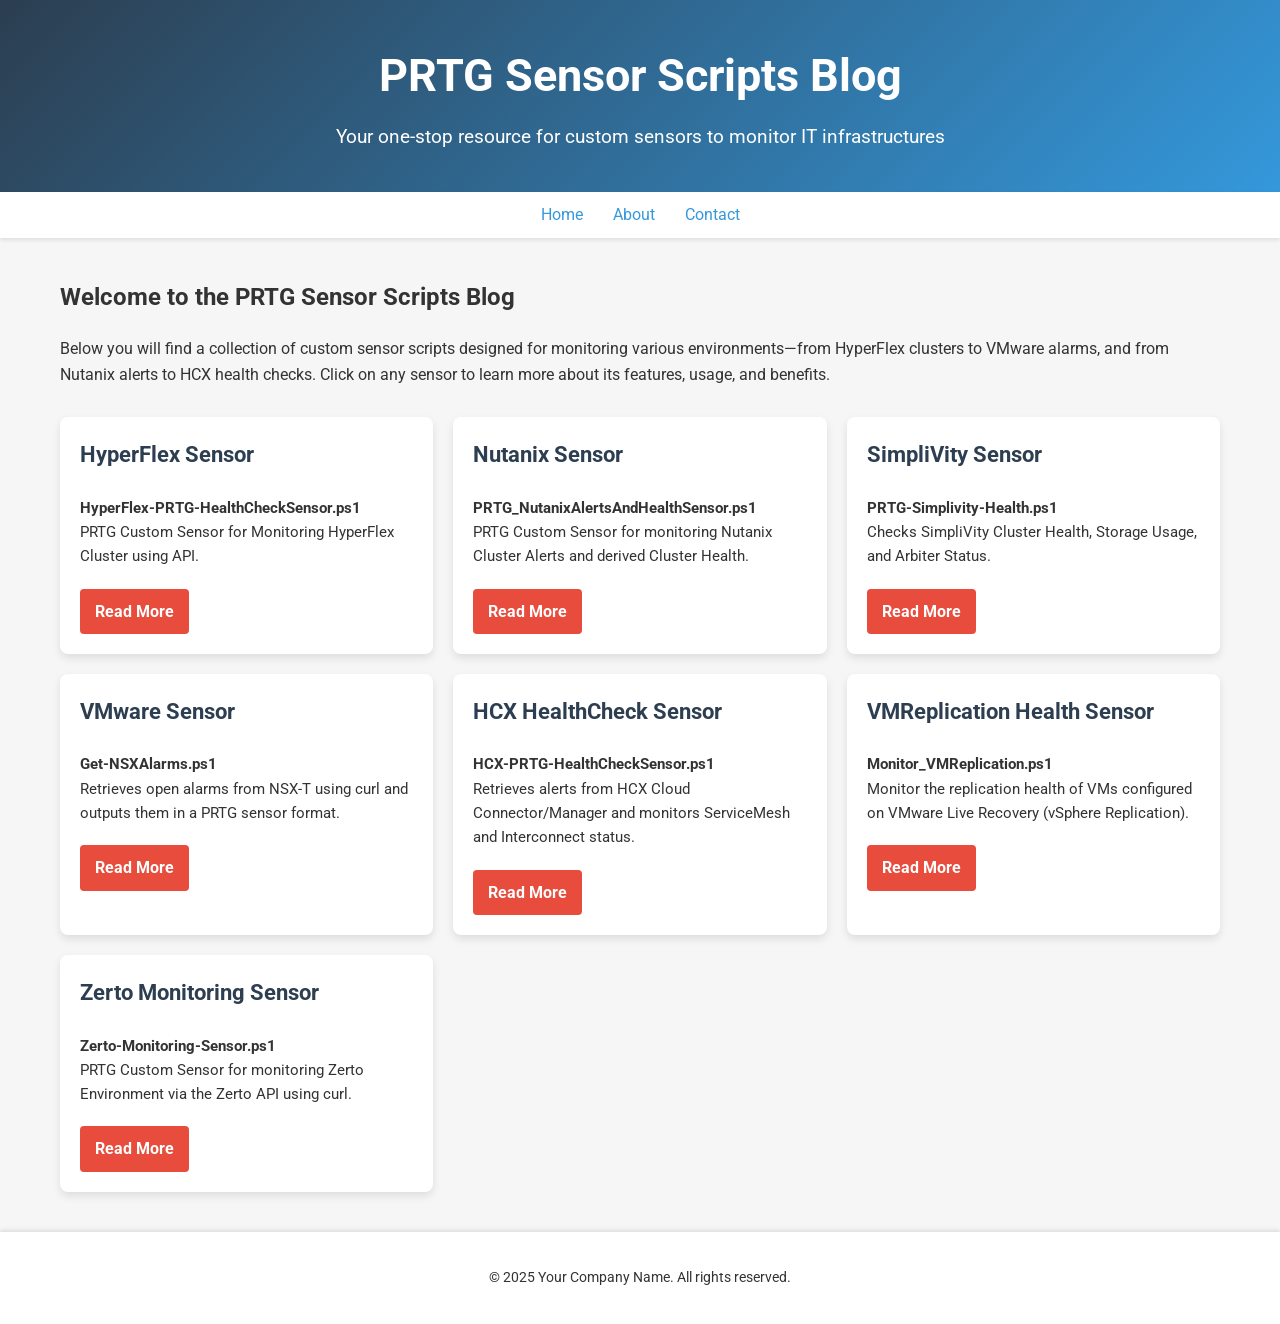
==== index.html @ bb80d27a "Create index.html" ====
<!DOCTYPE html>
<html lang="en" itemscope itemtype="http://schema.org/WebPage">
<head>
  <meta charset="UTF-8" />
  <meta name="viewport" content="width=device-width, initial-scale=1" />
  
  <!-- SEO and Open Graph -->
  <title>PRTG Sensor Scripts Blog</title>
  <meta name="description" content="Explore custom PRTG sensor scripts for HyperFlex, Nutanix, SimpliVity, VMware, HCX, VMReplication, and Zerto. Automate and monitor your environments effortlessly." />
  <link rel="canonical" href="https://yourgithubusername.github.io/yourrepository/" />
  <meta property="og:title" content="PRTG Sensor Scripts Blog" />
  <meta property="og:description" content="Explore custom PRTG sensor scripts for HyperFlex, Nutanix, SimpliVity, VMware, HCX, VMReplication, and Zerto." />
  <meta property="og:type" content="website" />
  <meta property="og:url" content="https://yourgithubusername.github.io/yourrepository/" />

  <!-- Google Fonts -->
  <link href="https://fonts.googleapis.com/css2?family=Roboto:wght@400;700&display=swap" rel="stylesheet">

  <style>
    /* Reset and base styles */
    *, *::before, *::after {
      box-sizing: border-box;
    }
    body {
      margin: 0;
      font-family: 'Roboto', sans-serif;
      background-color: #f6f6f6;
      color: #333;
      line-height: 1.6;
    }
    a {
      text-decoration: none;
      color: #3498db;
    }
    a:hover {
      text-decoration: underline;
    }
    
    /* Header */
    header.site-header {
      background: linear-gradient(135deg, #2c3e50, #3498db);
      color: #fff;
      padding: 40px 20px;
      text-align: center;
    }
    header.site-header h1 {
      margin: 0;
      font-size: 2.8em;
      font-weight: 700;
    }
    header.site-header p {
      margin: 10px 0 0;
      font-size: 1.2em;
    }
    
    /* Navigation */
    nav.main-navigation {
      background: #fff;
      box-shadow: 0 2px 4px rgba(0,0,0,0.1);
    }
    nav.main-navigation ul {
      margin: 0;
      padding: 0;
      list-style: none;
      display: flex;
      justify-content: center;
      flex-wrap: wrap;
    }
    nav.main-navigation li {
      margin: 0 15px;
      padding: 10px 0;
    }
    
    /* Main container */
    .container {
      max-width: 1200px;
      margin: 40px auto;
      padding: 0 20px;
    }
    
    /* Sensor Cards Grid */
    .card-grid {
      display: grid;
      grid-template-columns: repeat(auto-fill, minmax(280px, 1fr));
      gap: 20px;
      margin-top: 30px;
    }
    .card {
      background: #fff;
      border-radius: 8px;
      padding: 20px;
      box-shadow: 0 4px 8px rgba(0,0,0,0.1);
      transition: transform 0.2s ease, box-shadow 0.2s ease;
    }
    .card:hover {
      transform: translateY(-5px);
      box-shadow: 0 8px 16px rgba(0,0,0,0.15);
    }
    .card h3 {
      margin-top: 0;
      color: #2c3e50;
      font-size: 1.4em;
    }
    .card p {
      font-size: 0.95em;
      margin: 10px 0 20px;
    }
    .card a.btn {
      display: inline-block;
      background: #e74c3c;
      color: #fff;
      padding: 10px 15px;
      border-radius: 4px;
      font-weight: 700;
    }
    
    /* Footer */
    footer.site-footer {
      background: #fff;
      text-align: center;
      padding: 20px;
      margin-top: 40px;
      box-shadow: 0 -2px 4px rgba(0,0,0,0.1);
      font-size: 0.9em;
    }
    
    /* Responsive adjustments */
    @media (max-width: 600px) {
      nav.main-navigation ul {
        flex-direction: column;
        text-align: center;
      }
      nav.main-navigation li {
        margin: 5px 0;
      }
    }
  </style>
</head>
<body>
  <!-- Site Header -->
  <header class="site-header">
    <h1>PRTG Sensor Scripts Blog</h1>
    <p>Your one-stop resource for custom sensors to monitor IT infrastructures</p>
  </header>
  
  <!-- Main Navigation -->
  <nav class="main-navigation">
    <ul>
      <li><a href="index.html">Home</a></li>
      <!-- You can add additional global links here -->
      <li><a href="about.html">About</a></li>
      <li><a href="contact.html">Contact</a></li>
    </ul>
  </nav>
  
  <!-- Main Content Container -->
  <div class="container">
    <section class="intro">
      <h2>Welcome to the PRTG Sensor Scripts Blog</h2>
      <p>Below you will find a collection of custom sensor scripts designed for monitoring various environments—from HyperFlex clusters to VMware alarms, and from Nutanix alerts to HCX health checks. Click on any sensor to learn more about its features, usage, and benefits.</p>
    </section>
    
    <!-- Sensor Cards Grid -->
    <section class="card-grid">
      <!-- HyperFlex Sensor Card -->
      <div class="card">
        <h3>HyperFlex Sensor</h3>
        <p><strong>HyperFlex-PRTG-HealthCheckSensor.ps1</strong><br>
           PRTG Custom Sensor for Monitoring HyperFlex Cluster using API.</p>
        <a class="btn" href="HyperFlex-PRTG-HealthCheckSensor.html">Read More</a>
      </div>
      
      <!-- Nutanix Sensor Card -->
      <div class="card">
        <h3>Nutanix Sensor</h3>
        <p><strong>PRTG_NutanixAlertsAndHealthSensor.ps1</strong><br>
           PRTG Custom Sensor for monitoring Nutanix Cluster Alerts and derived Cluster Health.</p>
        <a class="btn" href="PRTG_NutanixAlertsAndHealthSensor.html">Read More</a>
      </div>
      
      <!-- SimpliVity Sensor Card -->
      <div class="card">
        <h3>SimpliVity Sensor</h3>
        <p><strong>PRTG-Simplivity-Health.ps1</strong><br>
           Checks SimpliVity Cluster Health, Storage Usage, and Arbiter Status.</p>
        <a class="btn" href="PRTG-Simplivity-Health.html">Read More</a>
      </div>
      
      <!-- VMware Sensor Card -->
      <div class="card">
        <h3>VMware Sensor</h3>
        <p><strong>Get-NSXAlarms.ps1</strong><br>
           Retrieves open alarms from NSX-T using curl and outputs them in a PRTG sensor format.</p>
        <a class="btn" href="Get-NSXAlarms.html">Read More</a>
      </div>
      
      <!-- HCX Sensor Card -->
      <div class="card">
        <h3>HCX HealthCheck Sensor</h3>
        <p><strong>HCX-PRTG-HealthCheckSensor.ps1</strong><br>
           Retrieves alerts from HCX Cloud Connector/Manager and monitors ServiceMesh and Interconnect status.</p>
        <a class="btn" href="HCX-PRTG-HealthCheckSensor.html">Read More</a>
      </div>
      
      <!-- VRMS/VMReplication Sensor Card -->
      <div class="card">
        <h3>VMReplication Health Sensor</h3>
        <p><strong>Monitor_VMReplication.ps1</strong><br>
           Monitor the replication health of VMs configured on VMware Live Recovery (vSphere Replication).</p>
        <a class="btn" href="Monitor_VMReplication.html">Read More</a>
      </div>
      
      <!-- Zerto Sensor Card -->
      <div class="card">
        <h3>Zerto Monitoring Sensor</h3>
        <p><strong>Zerto-Monitoring-Sensor.ps1</strong><br>
           PRTG Custom Sensor for monitoring Zerto Environment via the Zerto API using curl.</p>
        <a class="btn" href="Zerto-Monitoring-Sensor.html">Read More</a>
      </div>
    </section>
  </div>
  
  <!-- Site Footer -->
  <footer class="site-footer">
    <p>&copy; 2025 Your Company Name. All rights reserved.</p>
  </footer>
</body>
</html>
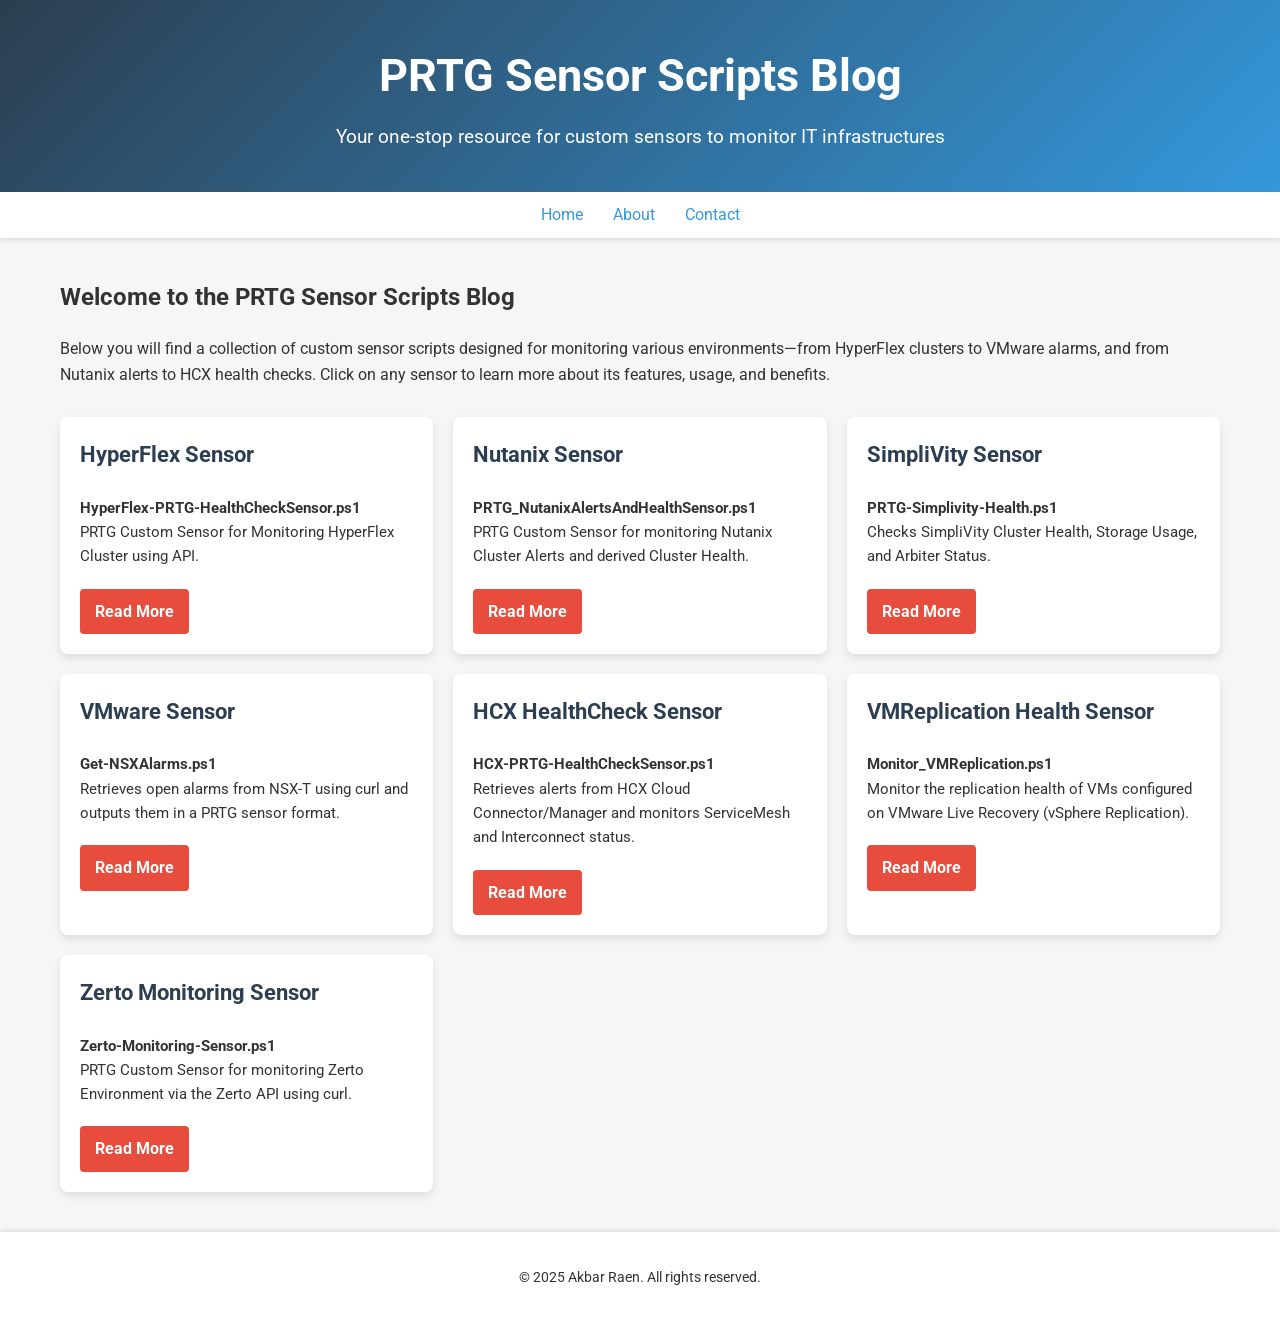
==== commit 39764cfc: "." ====
--- a/index.html
+++ b/index.html
@@ -199,7 +199,7 @@
         <h3>HCX HealthCheck Sensor</h3>
         <p><strong>HCX-PRTG-HealthCheckSensor.ps1</strong><br>
            Retrieves alerts from HCX Cloud Connector/Manager and monitors ServiceMesh and Interconnect status.</p>
-        <a class="btn" href="HCX-PRTG-HealthCheckSensor.html">Read More</a>
+        <a class="btn" href="PRTGSensors/HCX-Sensor.html">Read More</a>
       </div>
       
       <!-- VRMS/VMReplication Sensor Card -->
@@ -222,7 +222,7 @@
   
   <!-- Site Footer -->
   <footer class="site-footer">
-    <p>&copy; 2025 Your Company Name. All rights reserved.</p>
+    <p>&copy; 2025 Akbar Raen. All rights reserved.</p>
   </footer>
 </body>
 </html>
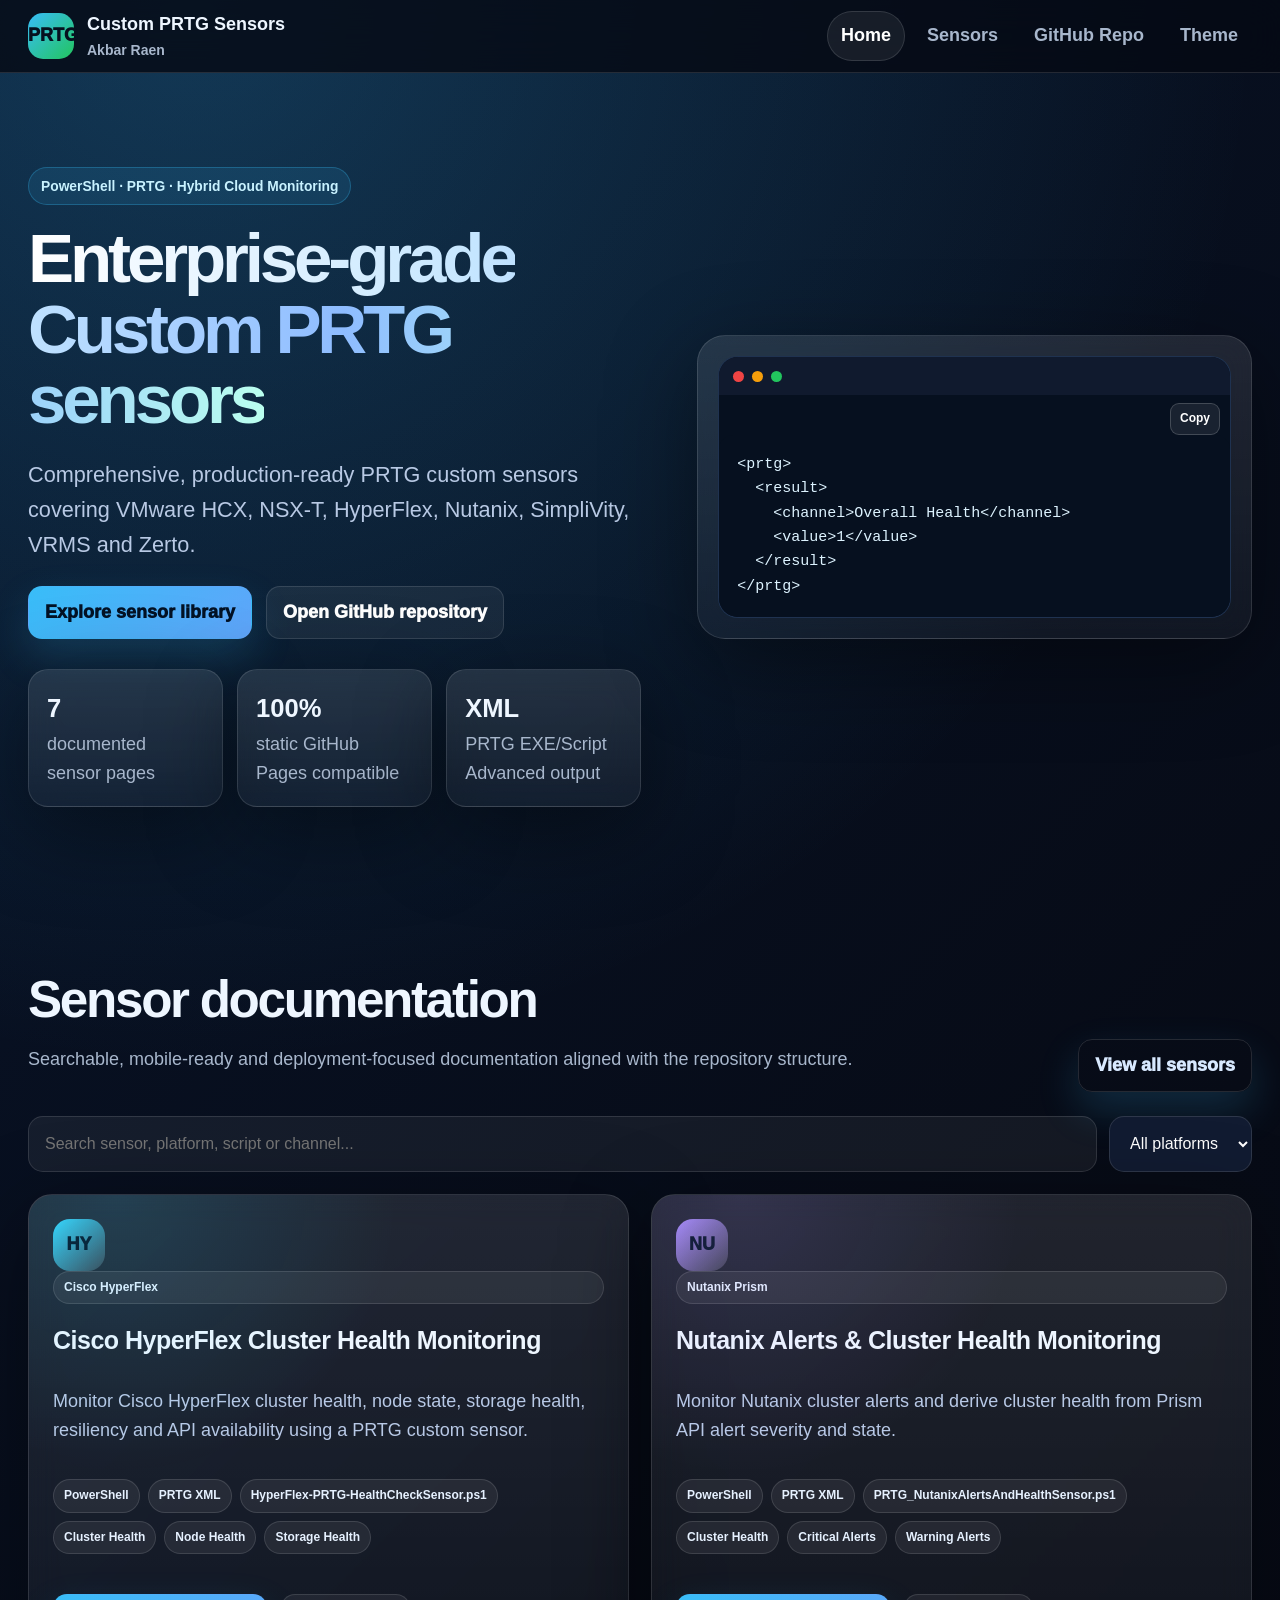
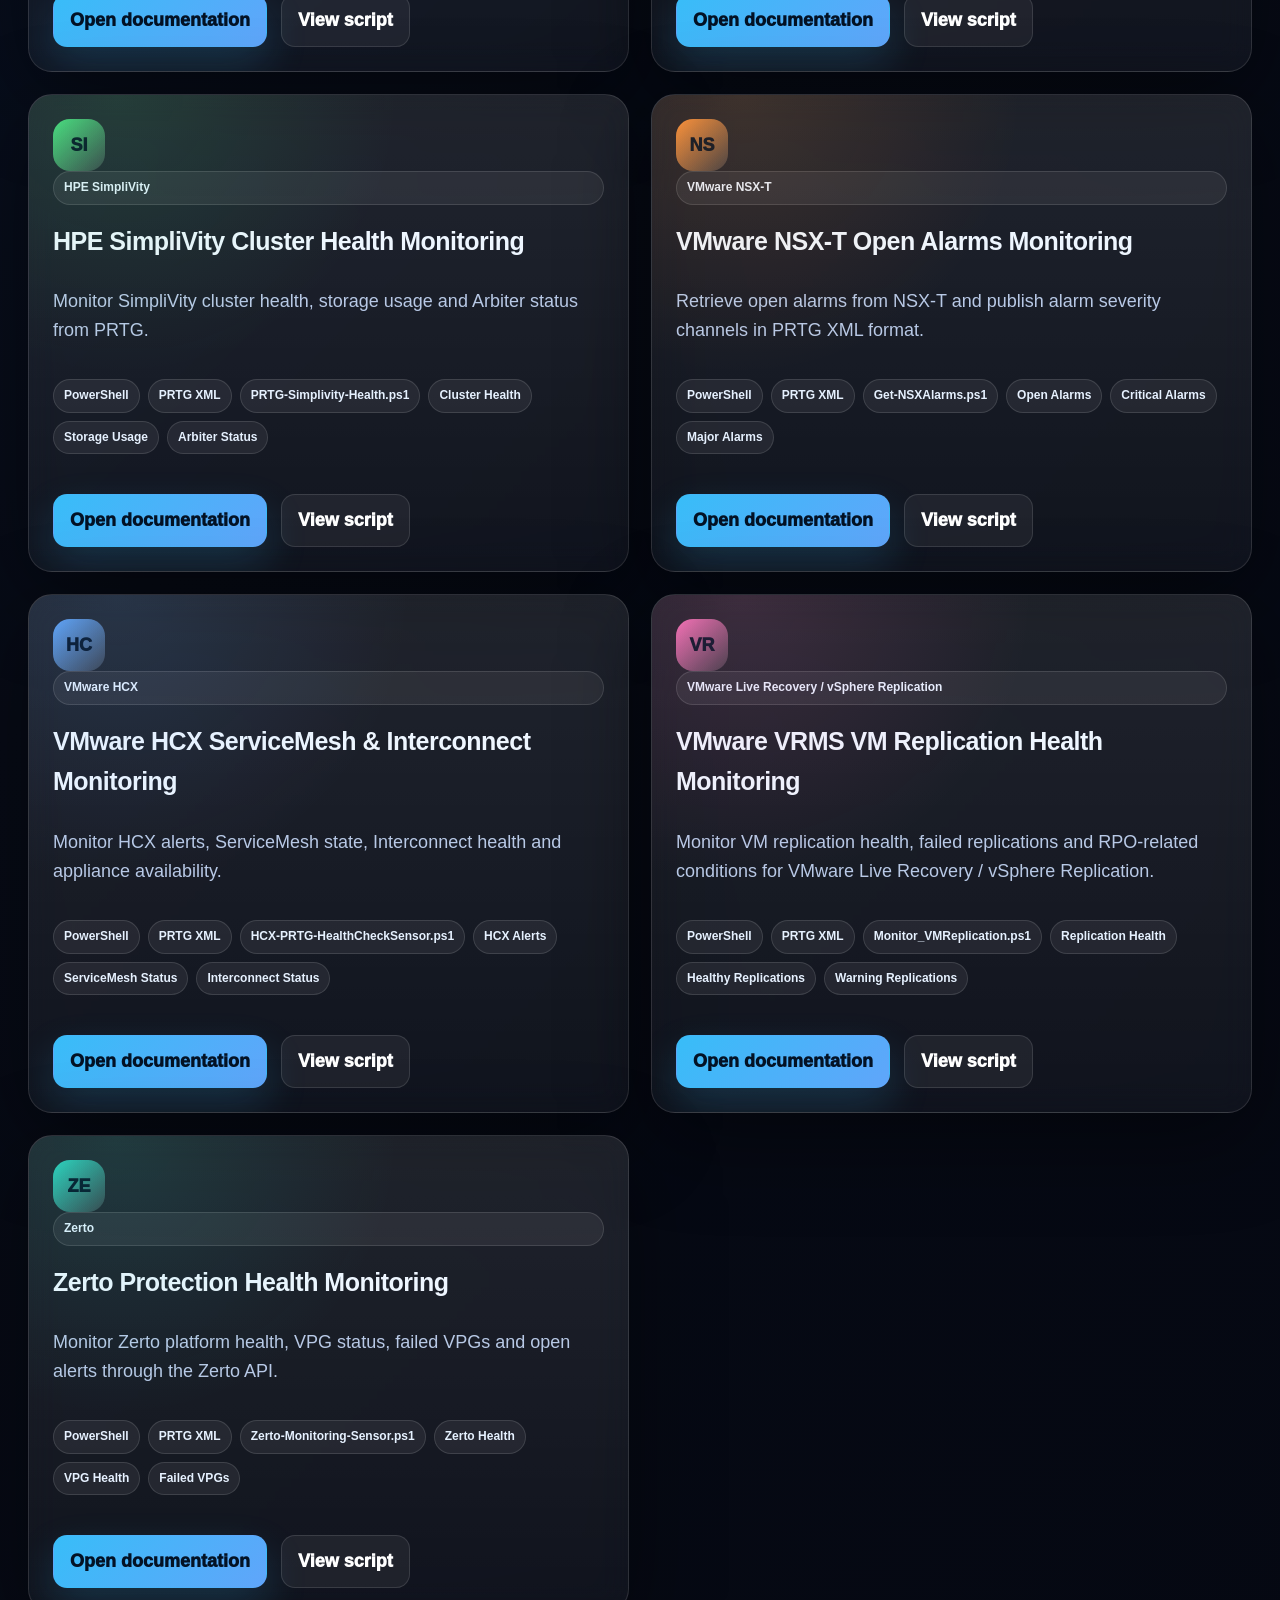
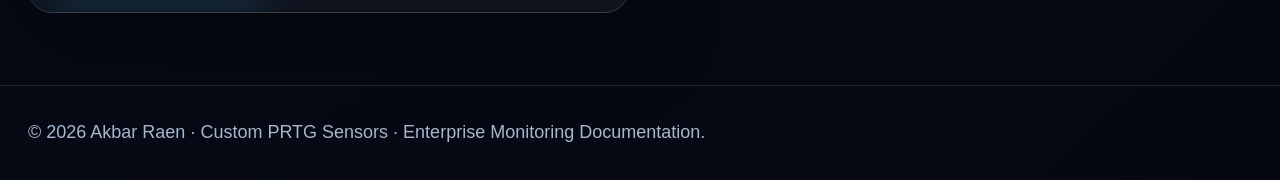
==== commit 25b5f71f: "New Site Design" ====
--- a/index.html
+++ b/index.html
@@ -1,228 +1,6 @@
-<!DOCTYPE html>
-<html lang="en" itemscope itemtype="http://schema.org/WebPage">
-<head>
-  <meta charset="UTF-8" />
-  <meta name="viewport" content="width=device-width, initial-scale=1" />
-  
-  <!-- SEO and Open Graph -->
-  <title>PRTG Sensor Scripts Blog</title>
-  <meta name="description" content="Explore custom PRTG sensor scripts for HyperFlex, Nutanix, SimpliVity, VMware, HCX, VMReplication, and Zerto. Automate and monitor your environments effortlessly." />
-  <link rel="canonical" href="https://yourgithubusername.github.io/yourrepository/" />
-  <meta property="og:title" content="PRTG Sensor Scripts Blog" />
-  <meta property="og:description" content="Explore custom PRTG sensor scripts for HyperFlex, Nutanix, SimpliVity, VMware, HCX, VMReplication, and Zerto." />
-  <meta property="og:type" content="website" />
-  <meta property="og:url" content="https://yourgithubusername.github.io/yourrepository/" />
-
-  <!-- Google Fonts -->
-  <link href="https://fonts.googleapis.com/css2?family=Roboto:wght@400;700&display=swap" rel="stylesheet">
-
-  <style>
-    /* Reset and base styles */
-    *, *::before, *::after {
-      box-sizing: border-box;
-    }
-    body {
-      margin: 0;
-      font-family: 'Roboto', sans-serif;
-      background-color: #f6f6f6;
-      color: #333;
-      line-height: 1.6;
-    }
-    a {
-      text-decoration: none;
-      color: #3498db;
-    }
-    a:hover {
-      text-decoration: underline;
-    }
-    
-    /* Header */
-    header.site-header {
-      background: linear-gradient(135deg, #2c3e50, #3498db);
-      color: #fff;
-      padding: 40px 20px;
-      text-align: center;
-    }
-    header.site-header h1 {
-      margin: 0;
-      font-size: 2.8em;
-      font-weight: 700;
-    }
-    header.site-header p {
-      margin: 10px 0 0;
-      font-size: 1.2em;
-    }
-    
-    /* Navigation */
-    nav.main-navigation {
-      background: #fff;
-      box-shadow: 0 2px 4px rgba(0,0,0,0.1);
-    }
-    nav.main-navigation ul {
-      margin: 0;
-      padding: 0;
-      list-style: none;
-      display: flex;
-      justify-content: center;
-      flex-wrap: wrap;
-    }
-    nav.main-navigation li {
-      margin: 0 15px;
-      padding: 10px 0;
-    }
-    
-    /* Main container */
-    .container {
-      max-width: 1200px;
-      margin: 40px auto;
-      padding: 0 20px;
-    }
-    
-    /* Sensor Cards Grid */
-    .card-grid {
-      display: grid;
-      grid-template-columns: repeat(auto-fill, minmax(280px, 1fr));
-      gap: 20px;
-      margin-top: 30px;
-    }
-    .card {
-      background: #fff;
-      border-radius: 8px;
-      padding: 20px;
-      box-shadow: 0 4px 8px rgba(0,0,0,0.1);
-      transition: transform 0.2s ease, box-shadow 0.2s ease;
-    }
-    .card:hover {
-      transform: translateY(-5px);
-      box-shadow: 0 8px 16px rgba(0,0,0,0.15);
-    }
-    .card h3 {
-      margin-top: 0;
-      color: #2c3e50;
-      font-size: 1.4em;
-    }
-    .card p {
-      font-size: 0.95em;
-      margin: 10px 0 20px;
-    }
-    .card a.btn {
-      display: inline-block;
-      background: #e74c3c;
-      color: #fff;
-      padding: 10px 15px;
-      border-radius: 4px;
-      font-weight: 700;
-    }
-    
-    /* Footer */
-    footer.site-footer {
-      background: #fff;
-      text-align: center;
-      padding: 20px;
-      margin-top: 40px;
-      box-shadow: 0 -2px 4px rgba(0,0,0,0.1);
-      font-size: 0.9em;
-    }
-    
-    /* Responsive adjustments */
-    @media (max-width: 600px) {
-      nav.main-navigation ul {
-        flex-direction: column;
-        text-align: center;
-      }
-      nav.main-navigation li {
-        margin: 5px 0;
-      }
-    }
-  </style>
-</head>
-<body>
-  <!-- Site Header -->
-  <header class="site-header">
-    <h1>PRTG Sensor Scripts Blog</h1>
-    <p>Your one-stop resource for custom sensors to monitor IT infrastructures</p>
-  </header>
-  
-  <!-- Main Navigation -->
-  <nav class="main-navigation">
-    <ul>
-      <li><a href="index.html">Home</a></li>
-      <!-- You can add additional global links here -->
-      <li><a href="about.html">About</a></li>
-      <li><a href="contact.html">Contact</a></li>
-    </ul>
-  </nav>
-  
-  <!-- Main Content Container -->
-  <div class="container">
-    <section class="intro">
-      <h2>Welcome to the PRTG Sensor Scripts Blog</h2>
-      <p>Below you will find a collection of custom sensor scripts designed for monitoring various environments—from HyperFlex clusters to VMware alarms, and from Nutanix alerts to HCX health checks. Click on any sensor to learn more about its features, usage, and benefits.</p>
-    </section>
-    
-    <!-- Sensor Cards Grid -->
-    <section class="card-grid">
-      <!-- HyperFlex Sensor Card -->
-      <div class="card">
-        <h3>HyperFlex Sensor</h3>
-        <p><strong>HyperFlex-PRTG-HealthCheckSensor.ps1</strong><br>
-           PRTG Custom Sensor for Monitoring HyperFlex Cluster using API.</p>
-        <a class="btn" href="HyperFlex-PRTG-HealthCheckSensor.html">Read More</a>
-      </div>
-      
-      <!-- Nutanix Sensor Card -->
-      <div class="card">
-        <h3>Nutanix Sensor</h3>
-        <p><strong>PRTG_NutanixAlertsAndHealthSensor.ps1</strong><br>
-           PRTG Custom Sensor for monitoring Nutanix Cluster Alerts and derived Cluster Health.</p>
-        <a class="btn" href="PRTG_NutanixAlertsAndHealthSensor.html">Read More</a>
-      </div>
-      
-      <!-- SimpliVity Sensor Card -->
-      <div class="card">
-        <h3>SimpliVity Sensor</h3>
-        <p><strong>PRTG-Simplivity-Health.ps1</strong><br>
-           Checks SimpliVity Cluster Health, Storage Usage, and Arbiter Status.</p>
-        <a class="btn" href="PRTG-Simplivity-Health.html">Read More</a>
-      </div>
-      
-      <!-- VMware Sensor Card -->
-      <div class="card">
-        <h3>VMware Sensor</h3>
-        <p><strong>Get-NSXAlarms.ps1</strong><br>
-           Retrieves open alarms from NSX-T using curl and outputs them in a PRTG sensor format.</p>
-        <a class="btn" href="Get-NSXAlarms.html">Read More</a>
-      </div>
-      
-      <!-- HCX Sensor Card -->
-      <div class="card">
-        <h3>HCX HealthCheck Sensor</h3>
-        <p><strong>HCX-PRTG-HealthCheckSensor.ps1</strong><br>
-           Retrieves alerts from HCX Cloud Connector/Manager and monitors ServiceMesh and Interconnect status.</p>
-        <a class="btn" href="PRTGSensors/HCX-Sensor.html">Read More</a>
-      </div>
-      
-      <!-- VRMS/VMReplication Sensor Card -->
-      <div class="card">
-        <h3>VMReplication Health Sensor</h3>
-        <p><strong>Monitor_VMReplication.ps1</strong><br>
-           Monitor the replication health of VMs configured on VMware Live Recovery (vSphere Replication).</p>
-        <a class="btn" href="Monitor_VMReplication.html">Read More</a>
-      </div>
-      
-      <!-- Zerto Sensor Card -->
-      <div class="card">
-        <h3>Zerto Monitoring Sensor</h3>
-        <p><strong>Zerto-Monitoring-Sensor.ps1</strong><br>
-           PRTG Custom Sensor for monitoring Zerto Environment via the Zerto API using curl.</p>
-        <a class="btn" href="Zerto-Monitoring-Sensor.html">Read More</a>
-      </div>
-    </section>
-  </div>
-  
-  <!-- Site Footer -->
-  <footer class="site-footer">
-    <p>&copy; 2025 Akbar Raen. All rights reserved.</p>
-  </footer>
-</body>
-</html>
+<!doctype html><html lang="en"><head><meta charset="utf-8"><meta name="viewport" content="width=device-width, initial-scale=1"><title>Custom PRTG Sensors | Documentation</title><link rel="stylesheet" href="./assets/styles.css"></head><body><div id="progress-bar"></div><a class="skip" href="#main">Skip to content</a><header class="nav"><div class="container nav-inner"><a class="brand" href="./index.html"><span class="logo">PRTG</span><span><span class="brand-title">Custom PRTG Sensors</span><span class="brand-sub">Akbar Raen</span></span></a><button class="mobile-btn" data-menu-button>Menu</button><nav class="menu" data-menu><a class="active" href="./index.html">Home</a><a class="" href="./PRTGSensors/index.html">Sensors</a><a href="https://github.com/akbarraen/Custom-PRTG-Sensor-Scripts">GitHub Repo</a><button class="theme-toggle" data-theme>Theme</button></nav></div></header><main id="main"><section class="hero"><div class="container hero-grid"><div class="reveal"><span class="kicker">PowerShell · PRTG · Hybrid Cloud Monitoring</span><h1><span class="gradient-text">Enterprise-grade Custom PRTG sensors</span></h1><p class="lead">Comprehensive, production-ready PRTG custom sensors covering VMware HCX, NSX-T, HyperFlex, Nutanix, SimpliVity, VRMS and Zerto.</p><div class="hero-actions"><a class="btn" href="./PRTGSensors/index.html">Explore sensor library</a><a class="btn secondary" href="https://github.com/akbarraen/Custom-PRTG-Sensor-Scripts">Open GitHub repository</a></div><div class="metrics"><div class="metric"><b>7</b><span>documented sensor pages</span></div><div class="metric"><b>100%</b><span>static GitHub Pages compatible</span></div><div class="metric"><b>XML</b><span>PRTG EXE/Script Advanced output</span></div></div></div><div class="panel monitor reveal"><div class="window"><div class="winbar"><i class="dot"></i><i class="dot"></i><i class="dot"></i></div><div class="copy-row"><button class="copy-btn" data-copy="#hero-code">Copy</button></div><pre><code id="hero-code">&lt;prtg&gt;
+  &lt;result&gt;
+    &lt;channel&gt;Overall Health&lt;/channel&gt;
+    &lt;value&gt;1&lt;/value&gt;
+  &lt;/result&gt;
+&lt;/prtg&gt;</code></pre></div></div></div></section><section class="section"><div class="container"><div class="section-head"><div><h2>Sensor documentation</h2><p class="sub">Searchable, mobile-ready and deployment-focused documentation aligned with the repository structure.</p></div><a class="btn ghost" href="./PRTGSensors/index.html">View all sensors</a></div><div class="toolbar"><input class="search" data-search placeholder="Search sensor, platform, script or channel..."><select class="select" data-category><option value="all">All platforms</option><option value="Cisco HyperFlex">HyperFlex</option><option value="Nutanix Prism">Nutanix</option><option value="HPE SimpliVity">SimpliVity</option><option value="VMware NSX-T">NSX-T</option><option value="VMware HCX">HCX</option><option value="VMware Live Recovery / vSphere Replication">VRMS</option><option value="Zerto">Zerto</option></select></div><div class="grid cols-2"><article class="sensor-card reveal" data-card data-category="Cisco HyperFlex" style="--accent:var(--cyan)"><div class="icon">HY</div><span class="chip">Cisco HyperFlex</span><h3>Cisco HyperFlex Cluster Health Monitoring</h3><p>Monitor Cisco HyperFlex cluster health, node state, storage health, resiliency and API availability using a PRTG custom sensor.</p><div class="chips"><span class="chip">PowerShell</span><span class="chip">PRTG XML</span><span class="chip">HyperFlex-PRTG-HealthCheckSensor.ps1</span><span class="chip">Cluster Health</span><span class="chip">Node Health</span><span class="chip">Storage Health</span></div><div class="actions"><a class="btn" href="PRTGSensors/HyperFlex-Sensor.html">Open documentation</a><a class="btn secondary" href="https://github.com/akbarraen/Custom-PRTG-Sensor-Scripts/tree/main/HyperFlex">View script</a></div></article><article class="sensor-card reveal" data-card data-category="Nutanix Prism" style="--accent:var(--violet)"><div class="icon">NU</div><span class="chip">Nutanix Prism</span><h3>Nutanix Alerts &amp; Cluster Health Monitoring</h3><p>Monitor Nutanix cluster alerts and derive cluster health from Prism API alert severity and state.</p><div class="chips"><span class="chip">PowerShell</span><span class="chip">PRTG XML</span><span class="chip">PRTG_NutanixAlertsAndHealthSensor.ps1</span><span class="chip">Cluster Health</span><span class="chip">Critical Alerts</span><span class="chip">Warning Alerts</span></div><div class="actions"><a class="btn" href="PRTGSensors/Nutanix-Sensor.html">Open documentation</a><a class="btn secondary" href="https://github.com/akbarraen/Custom-PRTG-Sensor-Scripts/tree/main/Nutanix">View script</a></div></article><article class="sensor-card reveal" data-card data-category="HPE SimpliVity" style="--accent:var(--green)"><div class="icon">SI</div><span class="chip">HPE SimpliVity</span><h3>HPE SimpliVity Cluster Health Monitoring</h3><p>Monitor SimpliVity cluster health, storage usage and Arbiter status from PRTG.</p><div class="chips"><span class="chip">PowerShell</span><span class="chip">PRTG XML</span><span class="chip">PRTG-Simplivity-Health.ps1</span><span class="chip">Cluster Health</span><span class="chip">Storage Usage</span><span class="chip">Arbiter Status</span></div><div class="actions"><a class="btn" href="PRTGSensors/SimpliVity-Sensor.html">Open documentation</a><a class="btn secondary" href="https://github.com/akbarraen/Custom-PRTG-Sensor-Scripts/tree/main/SimpliVity">View script</a></div></article><article class="sensor-card reveal" data-card data-category="VMware NSX-T" style="--accent:var(--orange)"><div class="icon">NS</div><span class="chip">VMware NSX-T</span><h3>VMware NSX-T Open Alarms Monitoring</h3><p>Retrieve open alarms from NSX-T and publish alarm severity channels in PRTG XML format.</p><div class="chips"><span class="chip">PowerShell</span><span class="chip">PRTG XML</span><span class="chip">Get-NSXAlarms.ps1</span><span class="chip">Open Alarms</span><span class="chip">Critical Alarms</span><span class="chip">Major Alarms</span></div><div class="actions"><a class="btn" href="PRTGSensors/NSX-Alarms-Sensor.html">Open documentation</a><a class="btn secondary" href="https://github.com/akbarraen/Custom-PRTG-Sensor-Scripts/tree/main/VMware/GetNSXAlarms">View script</a></div></article><article class="sensor-card reveal" data-card data-category="VMware HCX" style="--accent:var(--blue)"><div class="icon">HC</div><span class="chip">VMware HCX</span><h3>VMware HCX ServiceMesh &amp; Interconnect Monitoring</h3><p>Monitor HCX alerts, ServiceMesh state, Interconnect health and appliance availability.</p><div class="chips"><span class="chip">PowerShell</span><span class="chip">PRTG XML</span><span class="chip">HCX-PRTG-HealthCheckSensor.ps1</span><span class="chip">HCX Alerts</span><span class="chip">ServiceMesh Status</span><span class="chip">Interconnect Status</span></div><div class="actions"><a class="btn" href="PRTGSensors/HCX-Sensor.html">Open documentation</a><a class="btn secondary" href="https://github.com/akbarraen/Custom-PRTG-Sensor-Scripts/tree/main/VMware/HCX-HealthCheck">View script</a></div></article><article class="sensor-card reveal" data-card data-category="VMware Live Recovery / vSphere Replication" style="--accent:var(--pink)"><div class="icon">VR</div><span class="chip">VMware Live Recovery / vSphere Replication</span><h3>VMware VRMS VM Replication Health Monitoring</h3><p>Monitor VM replication health, failed replications and RPO-related conditions for VMware Live Recovery / vSphere Replication.</p><div class="chips"><span class="chip">PowerShell</span><span class="chip">PRTG XML</span><span class="chip">Monitor_VMReplication.ps1</span><span class="chip">Replication Health</span><span class="chip">Healthy Replications</span><span class="chip">Warning Replications</span></div><div class="actions"><a class="btn" href="PRTGSensors/VRMS-VMReplicationHealth-Sensor.html">Open documentation</a><a class="btn secondary" href="https://github.com/akbarraen/Custom-PRTG-Sensor-Scripts/tree/main/VMware/VRMS-VMReplicationHealth-Sensor">View script</a></div></article><article class="sensor-card reveal" data-card data-category="Zerto" style="--accent:var(--teal)"><div class="icon">ZE</div><span class="chip">Zerto</span><h3>Zerto Protection Health Monitoring</h3><p>Monitor Zerto platform health, VPG status, failed VPGs and open alerts through the Zerto API.</p><div class="chips"><span class="chip">PowerShell</span><span class="chip">PRTG XML</span><span class="chip">Zerto-Monitoring-Sensor.ps1</span><span class="chip">Zerto Health</span><span class="chip">VPG Health</span><span class="chip">Failed VPGs</span></div><div class="actions"><a class="btn" href="PRTGSensors/Zerto-Sensor.html">Open documentation</a><a class="btn secondary" href="https://github.com/akbarraen/Custom-PRTG-Sensor-Scripts/tree/main/Zerto">View script</a></div></article></div></div></section></main><footer class="footer"><div class="container">© <span data-year></span> Akbar Raen · Custom PRTG Sensors · Enterprise Monitoring Documentation.</div></footer><script src="./assets/site.js"></script></body></html>
--- a/assets/styles.css
+++ b/assets/styles.css
@@ -0,0 +1,5 @@
+
+:root{--bg:#070b16;--text:#eef6ff;--muted:#a8b7cc;--line:rgba(255,255,255,.12);--brand:#38bdf8;--brand2:#22c55e;--cyan:#36d7ff;--blue:#60a5fa;--green:#4ade80;--violet:#a78bfa;--orange:#fb923c;--pink:#f472b6;--teal:#2dd4bf;--shadow:0 24px 90px rgba(0,0,0,.42);--nav:72px;--max:1280px;--fs-body:clamp(15px,.35vw + 14px,18px);--fs-lead:clamp(16px,.6vw + 14px,22px);--fs-h1:clamp(34px,5.4vw,76px);--fs-h2:clamp(24px,2vw,34px)}*{box-sizing:border-box}html{scroll-behavior:smooth;font-size:var(--fs-body)}body{margin:0;font-family:Inter,Segoe UI,Roboto,Arial,sans-serif;background:radial-gradient(circle at 15% 0%,rgba(56,189,248,.22),transparent 30%),linear-gradient(135deg,#08142a 0%,var(--bg) 50%,#050812 100%);color:var(--text);line-height:1.62;overflow-x:hidden}a{text-decoration:none;color:inherit}.container{max-width:var(--max);margin:auto;padding:0 clamp(16px,3vw,28px)}button,.btn,input,select{font:inherit}button,.btn{min-height:42px}input,select{font-size:16px}.skip{position:absolute;left:-9999px}.skip:focus{left:16px;top:12px;z-index:999;background:#fff;color:#000;padding:10px 14px;border-radius:12px}#progress-bar{position:fixed;top:0;left:0;height:3px;width:0;background:linear-gradient(90deg,var(--brand2),var(--brand));z-index:9999}.nav{position:sticky;top:0;z-index:80;background:rgba(5,9,19,.8);backdrop-filter:blur(20px);border-bottom:1px solid var(--line)}.nav-inner{height:var(--nav);display:flex;align-items:center;justify-content:space-between}.brand{display:flex;gap:13px;align-items:center}.logo{width:46px;height:46px;border-radius:15px;display:grid;place-items:center;background:linear-gradient(135deg,var(--brand),var(--brand2));color:#06111f;font-weight:950}.brand-title{display:block;font-weight:900}.brand-sub{display:block;color:var(--muted);font-size:clamp(12px,.25vw + 11px,14px);font-weight:650}.menu{display:flex;gap:8px;align-items:center}.menu a,.theme-toggle{padding:9px 13px;border-radius:999px;color:var(--muted);font-weight:800;border:1px solid transparent;background:transparent;cursor:pointer}.menu a:hover,.menu a.active,.theme-toggle:hover{background:rgba(255,255,255,.07);color:#fff;border-color:var(--line)}.mobile-btn{display:none;border:1px solid var(--line);background:rgba(255,255,255,.06);color:#fff;border-radius:12px;padding:9px 13px;font-weight:800}.hero{min-height:calc(100vh - var(--nav));display:grid;align-items:center;padding:clamp(42px,7vw,76px) 0}.hero-grid{display:grid;grid-template-columns:1.05fr .95fr;gap:clamp(28px,5vw,56px);align-items:center}.kicker,.chip{display:inline-flex;align-items:center;border:1px solid rgba(56,189,248,.28);background:rgba(56,189,248,.11);color:#c8f2ff;border-radius:999px;padding:7px 12px;font-weight:900;font-size:clamp(12px,.22vw + 11px,14px)}h1{font-size:var(--fs-h1);line-height:1.02;margin:18px 0;letter-spacing:-.06em}.gradient-text{background:linear-gradient(90deg,#fff,#c7e7ff 38%,#8ebcff 70%,#baffef);-webkit-background-clip:text;background-clip:text;color:transparent}.lead{font-size:var(--fs-lead);color:#b8c9e4;max-width:760px}.hero-actions,.actions{display:flex;flex-wrap:wrap;gap:14px;margin-top:24px}.btn{display:inline-flex;align-items:center;justify-content:center;gap:9px;padding:11px 16px;border-radius:14px;border:1px solid transparent;background:linear-gradient(135deg,var(--brand),#60a5fa);color:#031225;font-weight:950;box-shadow:0 18px 42px rgba(56,189,248,.18);transition:.22s}.btn:hover{transform:translateY(-2px)}.btn.secondary{background:rgba(255,255,255,.06);color:#fff;border-color:var(--line);box-shadow:none}.btn.ghost{background:transparent;color:#d8e9ff;border-color:var(--line)}.metrics{display:grid;grid-template-columns:repeat(3,1fr);gap:14px;margin-top:30px}.metric,.panel,.sensor-card,.doc,.toc,.side-nav{border:1px solid var(--line);background:linear-gradient(180deg,rgba(255,255,255,.105),rgba(255,255,255,.045));box-shadow:var(--shadow);backdrop-filter:blur(16px)}.metric{padding:18px;border-radius:20px}.metric b{font-size:clamp(24px,2vw,34px);display:block}.metric span,.sub{color:var(--muted)}.panel{border-radius:28px;overflow:hidden}.monitor{padding:20px}.window{background:#06101f;border:1px solid rgba(120,170,255,.22);border-radius:20px;overflow:hidden}.winbar{height:38px;background:#101a2e;display:flex;gap:8px;align-items:center;padding:0 14px}.dot{width:11px;height:11px;border-radius:50%;background:#ef4444}.dot:nth-child(2){background:#f59e0b}.dot:nth-child(3){background:#22c55e}pre{position:relative;margin:0;padding:18px;overflow:auto;background:#06101f;color:#ddf3ff;border-radius:14px;padding-right:18px}code{font-family:Cascadia Code,Consolas,Monaco,monospace;font-size:clamp(12px,.35vw + 11px,15px);white-space:pre;display:block}.copy-row{display:flex;justify-content:flex-end;background:#06101f;padding:8px 10px 0}.copy-btn{min-height:32px;border:1px solid rgba(255,255,255,.18);background:rgba(255,255,255,.08);color:#fff;border-radius:9px;padding:4px 9px;font-size:12px;font-weight:850;cursor:pointer}.copy-btn.copied{background:rgba(34,197,94,.22);border-color:rgba(34,197,94,.5)}.section{padding:clamp(44px,6vw,72px) 0}.section-head{display:flex;align-items:end;justify-content:space-between;gap:24px;margin-bottom:24px}.section h2,.listing h1{font-size:clamp(30px,4vw,54px);line-height:1.05;letter-spacing:-.045em;margin:0}.toolbar{display:flex;gap:12px;flex-wrap:wrap;margin:22px 0}.search{flex:1;min-width:270px;padding:14px 16px;border-radius:15px;border:1px solid var(--line);background:rgba(255,255,255,.06);color:#fff;outline:none}.select{padding:14px 16px;border-radius:15px;border:1px solid var(--line);background:#111b31;color:#fff}.grid{display:grid;gap:22px}.cols-2{grid-template-columns:repeat(2,1fr)}.sensor-card{position:relative;display:flex;flex-direction:column;min-height:330px;padding:24px;border-radius:24px;overflow:hidden;transition:.22s}.sensor-card:before{content:"";position:absolute;inset:-1px;background:radial-gradient(circle at 15% 0%,var(--accent),transparent 40%);opacity:.14;pointer-events:none}.sensor-card:hover{transform:translateY(-6px) scale(1.01);border-color:rgba(90,190,255,.36)}.sensor-card h3{font-size:clamp(20px,1vw + 17px,25px);margin:16px 0 8px;letter-spacing:-.02em}.sensor-card p,.doc p,.doc li,td{color:#b8c9e6}.icon{width:52px;height:52px;border-radius:17px;display:grid;place-items:center;background:linear-gradient(135deg,var(--accent),rgba(255,255,255,.12));color:#031225;font-weight:950}.chips{display:flex;gap:8px;flex-wrap:wrap;margin:16px 0}.chip{font-size:12px;padding:6px 10px;color:#e6f1ff;background:rgba(255,255,255,.065);border-color:var(--line)}.breadcrumb{padding:35px 0 12px;color:var(--muted)}.breadcrumb a{color:#e5f3ff}.docs-shell{display:grid;grid-template-columns:280px 1fr;gap:30px;align-items:start;padding-bottom:70px}.side-nav,.toc{position:sticky;top:calc(var(--nav) + 20px);border-radius:22px;padding:18px}.side-title{font-weight:950;margin:0 0 12px}.side-section{font-size:12px;text-transform:uppercase;letter-spacing:.08em;color:var(--muted);font-weight:900;margin:18px 0 8px}.side-nav a,.toc a{display:block;padding:9px 11px;border-radius:11px;color:var(--muted);font-weight:750}.side-nav a:hover,.side-nav a.active,.toc a:hover{background:rgba(255,255,255,.075);color:#fff}.doc-layout{display:grid;grid-template-columns:1fr 220px;gap:26px}.doc{border-radius:28px;padding:clamp(22px,3vw,36px)}.doc h1{font-size:clamp(32px,4.8vw,62px)}.doc h2{font-size:var(--fs-h2);margin:38px 0 14px;padding-top:25px;border-top:1px solid var(--line);letter-spacing:-.03em}.callout{border:1px solid rgba(56,189,248,.25);background:rgba(56,189,248,.08);border-radius:17px;padding:16px;margin:16px 0}.table-wrap{overflow:auto;border:1px solid var(--line);border-radius:16px}table{width:100%;border-collapse:collapse;background:rgba(255,255,255,.035)}th,td{padding:13px 15px;text-align:left;border-bottom:1px solid rgba(255,255,255,.08)}th{background:rgba(255,255,255,.06);color:#fff}.footer{border-top:1px solid var(--line);padding:32px 0;color:var(--muted)}.reveal{opacity:0;transform:translateY(18px);transition:.55s}.reveal.in{opacity:1;transform:none}
+html.light{--bg:#f4f7fb;--text:#0b1b2b;--muted:#4b5e73;--line:rgba(11,27,43,.14);--shadow:0 18px 48px rgba(15,35,70,.12)}html.light body{background:linear-gradient(180deg,#f4f7fb,#fff);color:var(--text)}html.light .nav{background:rgba(255,255,255,.96)}html.light .sensor-card,html.light .doc,html.light .panel,html.light .toc,html.light .metric,html.light .side-nav{background:#fff;border-color:var(--line);color:var(--text)}html.light h1,html.light h2,html.light h3,html.light .brand-title,html.light .side-title,html.light .toc strong{color:#0b1b2b}html.light p,html.light li,html.light .lead,html.light .sub,html.light .brand-sub,html.light .menu a,html.light .doc p,html.light .doc li,html.light .sensor-card p,html.light td,html.light .toc a,html.light .side-nav a,html.light .breadcrumb{color:#4b5e73}html.light .breadcrumb a{color:#075985}html.light .kicker,html.light .chip{color:#075985;background:#e8f7ff;border-color:#b8e7ff}html.light .gradient-text{background:linear-gradient(90deg,#0b1b2b,#075985,#0078ff);-webkit-background-clip:text;background-clip:text;color:transparent}html.light .btn{background:linear-gradient(135deg,#0078ff,#00a8ff);color:#fff}html.light .btn.secondary,html.light .btn.ghost{background:#eef3f8;color:#0b1b2b;border-color:#d7e0ea}html.light .search,html.light .select{background:#fff;color:#0b1b2b;border-color:#d7e0ea}html.light .window,html.light pre,html.light .copy-row{background:#0b1220;color:#e7f6ff}html.light .copy-btn{background:#e8f1fb;color:#0b1b2b;border-color:#cbd8e6}html.light .side-nav a:hover,html.light .side-nav a.active,html.light .toc a:hover,html.light .menu a:hover,html.light .menu a.active,html.light .theme-toggle:hover{background:#eef3f8;color:#0b1b2b}html.light th{color:#0b1b2b;background:#f2f6fb}
+@media(max-width:1024px){.hero-grid,.docs-shell,.doc-layout,.cols-2{grid-template-columns:1fr}.side-nav,.toc{position:relative;top:0}.section-head{align-items:start;flex-direction:column}.metrics{grid-template-columns:1fr}.hero{min-height:auto}.menu{display:none;position:absolute;top:var(--nav);left:16px;right:16px;flex-direction:column;align-items:stretch;background:rgba(7,11,22,.98);border:1px solid var(--line);border-radius:18px;padding:12px}.menu.open{display:flex}.mobile-btn{display:inline-flex}.sensor-card{padding:19px}.section{padding:44px 0}html.light .menu{background:#fff}}
+@media(max-width:600px){:root{--nav:66px}.container{padding:0 16px}.brand-sub{display:none}.logo{width:40px;height:40px}.toolbar{display:block}.search,.select{width:100%;margin-bottom:10px}.hero-actions,.actions{display:grid}.btn{width:100%}.doc h1{font-size:32px}.doc h2{font-size:23px}pre{padding:14px}.copy-row{justify-content:flex-start}.side-nav{max-height:260px;overflow:auto}}
